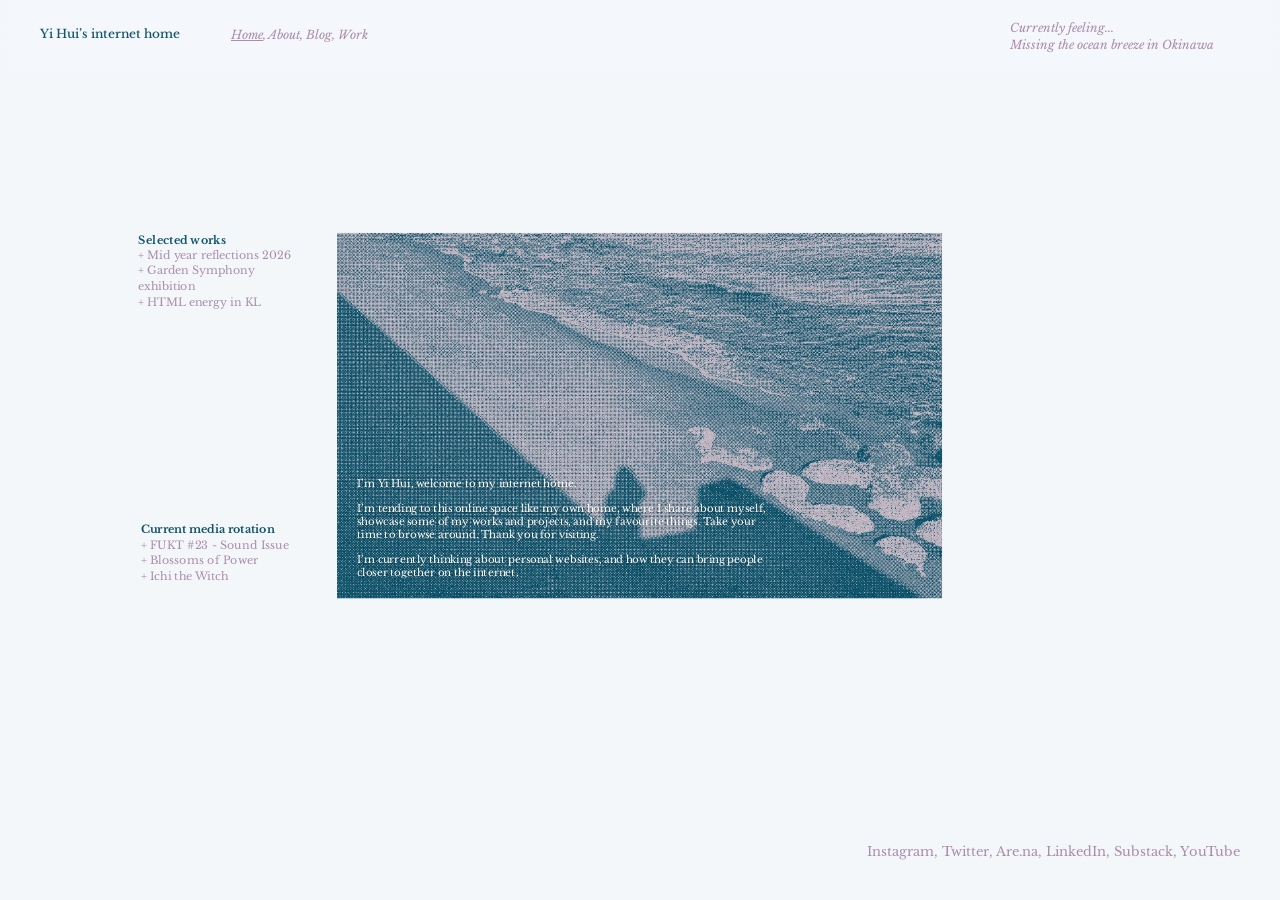
==== index.html @ 328a1677 "Update index.html bullet points" ====
<!DOCTYPE html>
<html lang="en">
<head>
<meta charset="UTF-8">
<meta name="viewport" content="width=device-width, initial-scale=1, viewport-fit=cover">
<title>Yi Hui's internet home</title>
<link rel="icon" href="data:,">
<link rel="preconnect" href="https://fonts.googleapis.com">
<link rel="preconnect" href="https://fonts.gstatic.com" crossorigin>
<link href="https://fonts.googleapis.com/css2?family=Libre+Baskerville:ital,wght@0,400;0,700;1,400;1,700&display=swap" rel="stylesheet">
<link rel="stylesheet" href="assets/css/site.css">
<style>
  :root {
    box-sizing: border-box;
    padding-top: env(safe-area-inset-top, 0px);
    padding-bottom: env(safe-area-inset-bottom, 0px);
    --ink: #12566d;
    --lav: #aa8dab;
    --lav-dim: rgba(170,141,171,0.6);
    --paper: #f4f7fa;
  }
  html { scroll-padding-top: env(safe-area-inset-top, 0px); }
  *, *::before, *::after { box-sizing: border-box; }

  body {
    margin: 0;
    background: var(--paper);
    color: var(--ink);
    font-family: 'Libre Baskerville', Georgia, 'Times New Roman', serif;
    -webkit-font-smoothing: antialiased;
    overflow-x: hidden;
  }

  /* ---------- Ambient looping video background (35% opacity) ---------- */
  .bg-video-wrap {
    position: fixed;
    inset: 0;
    z-index: 0;
    overflow: hidden;
    background: var(--paper);
  }
  .bg-video-wrap video {
    position: absolute;
    top: 50%; left: 50%;
    min-width: 100%; min-height: 100%;
    width: auto; height: auto;
    transform: translate(-50%, -50%);
    object-fit: cover;
    opacity: 0.30;
  }

  /* ---------- Full-screen ambient photo, revealed on middle-photo hover ---------- */
  .ambient-fullscreen {
    position: fixed;
    inset: 0;
    z-index: 1;
    opacity: 0;
    transition: opacity 0.6s ease;
    pointer-events: none;
  }
  .ambient-fullscreen img {
    width: 100%;
    height: 100%;
    object-fit: cover;
    display: block;
    filter: brightness(0.45) saturate(1.05);
  }
  html.photo-hover-active .ambient-fullscreen { opacity: 1; }




  /* ---------- Scale stage: the canvas is a fixed 1512x982 design,
       scaled as a single unit to fit whatever screen it's on, so
       every proportion matches the Figma file regardless of screen
       size — never enlarged past its true 1:1 size, and always fit
       to both width AND height so nothing needs scrolling. ---------- */
  .stage-wrap {
    position: relative;
    z-index: 2;
    width: 100%;
    overflow: hidden;
  }
  .canvas {
    position: absolute;
    left: 50%;
    top: 0;
    margin-left: -756px; /* half of 1512px design width, for centering */
    width: 1512px;
    height: 982px;
    transform-origin: top center;
  }

  /* ---------- Sidebar text blocks (heights match the Figma text-box
       heights exactly, so spacing stays tight and content stays
       vertically bounded within the photo's top/bottom edges) ---------- */
  .block { position: absolute; font-size: 13px; line-height: 1.4; transition: opacity 0.4s ease; overflow: hidden; }
  .block h3 { margin: 0; font-weight: 700; font-size: inherit; line-height: inherit; color: var(--ink); }
  .block ul { list-style: none; margin: 0; padding: 0; }
  .block li { color: var(--lav); }
  .block a { color: inherit; text-decoration: none; transition: color 0.35s ease; }
  .block a:hover { color: var(--lav-dim); }

  .selected-works { left: 163px; top: 275px; width: 186px; height: 100px; }
  .media-rotation { left: 166px; top: auto; bottom: 275px; width: 183px; height: 90px; }

  /* ---------- Center photo ---------- */
  .photo-stage {
    position: absolute;
    left: 398px; top: 275px;
    width: 715px; height: 432px;
    z-index: 2;
  }
  .photo-box {
    position: relative;
    width: 100%; height: 100%;
    overflow: hidden;
    cursor: pointer;
  }
  .photo-box img.main-photo {
    width: 100%; height: 100%;
    object-fit: cover;
    display: block;
  }

  /* text sits INSIDE the photo box, at the exact Figma coordinates,
     each with a hard height + overflow:hidden so it can never break
     past the edge of the photo. */
  .intro-text, .caption-text {
    position: absolute;
    color: #fff;
    z-index: 2;
    text-shadow: 0 1px 6px rgba(0,0,0,0.4);
    overflow: hidden;
  }
  .intro-text {
    left: 24px; top: 288px;
    width: 493px; height: 120px;
    font-size: 12px;
    line-height: 1.25;
    opacity: 1;
    transition: opacity 0.4s ease;
  }
  .caption-text {
    left: 28px; top: 344px;
    width: 488px; height: 60px;
    font-size: 12px;
    line-height: 1.3;
    opacity: 0;
    transform: translateY(6px);
    transition: opacity 0.5s ease, transform 0.5s ease;
    pointer-events: none;
  }
  .photo-stage.is-hovering .intro-text { opacity: 0; }
  .photo-stage.is-hovering .caption-text { opacity: 1; transform: translateY(0); }

  .intro-text p, .caption-text p { margin: 0; }

  /* ---------- Social row ---------- */
 .social-row {
    position: fixed;
    right: 40px; bottom: 40px;
    max-width: calc(100vw - 80px);
    text-align: right;
    font-size: 13px;
    color: var(--lav);
    z-index: 2;
    transition: opacity 0.4s ease;
  }
  .social-row a { color: inherit; text-decoration: none; transition: color 0.35s ease; }
  .social-row a:hover { color: var(--lav-dim); }


    /* ---------- Hide content when hovered ---------- */
  
  html.photo-hover-active .nav,
html.photo-hover-active .nav-bg-fill,
html.photo-hover-active .selected-works,
html.photo-hover-active .media-rotation,
html.photo-hover-active .social-row {
  opacity: 0;
  pointer-events: none;
}

  /* ---------- Mobile: nav stays visible (title + links), everything
       else flows in a simple single column. ---------- */
  body.is-mobile .stage-wrap { overflow: visible; }
  body.is-mobile .canvas {
    position: static !important;
    left: auto !important;
    margin-left: 0 !important;
    width: 100% !important;
    height: auto !important;
    transform: none !important;
    padding: 92px 6% 56px;
  }
  body.is-mobile .selected-works,
  body.is-mobile .media-rotation,
  body.is-mobile .photo-stage {
    position: static;
    width: 100%;
    height: auto;
    left: auto; top: auto;
    overflow: visible;
    line-height: 1.9;
  }
  body.is-mobile .social-row {
    position: relative;
    z-index: 2;
    width: 100%;
    height: auto;
    left: auto; top: auto; right: auto; bottom: auto;
    overflow: visible;
    line-height: 1.9;
    padding: 0 6%;
  }
  body.is-mobile .selected-works { margin-bottom: 32px; }
  /* Mobile: the box grows to fit the image AND the text below it
     (rather than a fixed height that only fit the image), so the
     caption isn't cut off or overlapping the next section. */
  body.is-mobile .photo-stage { height: auto; margin-bottom: 20px; }
  body.is-mobile .photo-box { overflow: visible; height: auto; }
  body.is-mobile .photo-box img.main-photo {
    position: static;
    width: 100%; height: 60vw; max-height: 420px;
    display: block;
  }
    body.is-mobile .intro-text {
    position: static;
    width: 100%; height: auto;
    font-size: 12px;
    line-height: 1.6;
    padding: 16px 0 0;
    color: var(--ink);
    text-shadow: none;
  }
  body.is-mobile .caption-text {
    position: static;
    display: none;
    opacity: 1;
    transform: none;
    width: 100%; height: auto;
    font-size: 12px;
    line-height: 1.6;
    padding: 16px 0 0;
    color: var(--ink);
    text-shadow: none;
    pointer-events: auto;
  }
  body.is-mobile .photo-stage.is-hovering .intro-text { display: none; }
  body.is-mobile .photo-stage.is-hovering .caption-text { display: block; }
  body.is-mobile .media-rotation { margin-bottom: 32px; }
  body.is-mobile .social-row { display: block; text-align: left; }

  @media (prefers-reduced-motion: reduce) {
    * { transition-duration: 0.01ms !important; }
  }
</style>
</head>
<body>

  <div class="bg-video-wrap">
    <video autoplay muted loop playsinline>
      <source src="assets/videos/IMG_9711.mp4" type="video/mp4">
    </video>
  </div>

  <div class="ambient-fullscreen" id="ambientFullscreen">
    <img src="assets/images/YH-header.png" alt="">
  </div>

   <script src="assets/js/nav.js"></script>

  <div class="stage-wrap" id="stageWrap">
    <div class="canvas" id="canvas">
      

      

      <div class="block selected-works">
        <h3>Selected works</h3>
        <ul>
          <li><a href="https://yihuiwrites.substack.com/p/mid-year-reflections-for-2026"> + Mid year reflections 2026</a></li>
          <li><a href="https://www.instagram.com/gentle.cosmos/"> + Garden Symphony exhibition</a></li>
          <li><a href="https://htmlday-kl.neocities.org/"> + HTML energy in KL</a></li>
        </ul>
      </div>

      <div class="block media-rotation">
        <h3>Current media rotation</h3>
        <ul>
          <li><a href="https://www.fuktmagazine.com/shop/23"> + FUKT #23 - Sound Issue</a></li>
          <li><a href="https://mydramalist.com/769787-dong-feng-xin"> + Blossoms of Power</a></li>
          <li><a href="https://ichi-the-witch.fandom.com/wiki/Ichi_the_Witch"> + Ichi the Witch</a></li>
        </ul>
      </div>

      <div class="photo-stage" id="photoStage">
        <div class="photo-box">
          <img class="main-photo" src="assets/images/YH-header.png" alt="Coastline at Ibusuki, Kyushu">
          <div class="intro-text">
            <p>I&rsquo;m Yi Hui, welcome to my internet home.</p>
            <p>&nbsp;</p>
            <p>I&rsquo;m tending to this online space like my own home, where I share about myself, showcase some of my works and projects, and my favourite things. Take your time to browse around. Thank you for visiting.</p>
            <p>&nbsp;</p>
            <p>I&rsquo;m currently thinking about personal websites, and how they can bring people closer together on the internet.</p>
          </div>
          <div class="caption-text">
            <p>This photo was taken in March 2026, at the coast of Ibusuki, southwest of Japan on the island of Kyushu.</p>
            <p>&nbsp;</p>
            <p>I felt an inexplicable joy running by the sea, forever etched in my memory.</p>
          </div>
        </div>
      </div>

      
    </div>
  </div>

    <script src="assets/js/footer.js"></script>

<script>
(function () {
  var stageWrap = document.getElementById('stageWrap');
  var canvas = document.getElementById('canvas');
  var navBgFill = document.getElementById('navBgFill');
  var body = document.body;
  var DESIGN_W = 1512;
  var DESIGN_H = 982;
  var NAV_H = 72;
  var MOBILE_BREAKPOINT = 720;

  function applyScale() {
    var vw = window.innerWidth;
    var vh = window.innerHeight;
    if (vw <= MOBILE_BREAKPOINT) {
      body.classList.add('is-mobile');
      stageWrap.style.height = 'auto';
      return;
    }
    body.classList.remove('is-mobile');
    // Never enlarge past the design's true 1:1 size, and always fit
    // the full height too, so nothing requires scrolling on landing.
    var scale = Math.min(vw / DESIGN_W, vh / DESIGN_H, 1);
    canvas.style.transform = 'scale(' + scale + ')';
    stageWrap.style.height = (DESIGN_H * scale) + 'px';
  }

  window.addEventListener('resize', applyScale);
  applyScale();
})();

(function () {
  var feelingTrigger = document.getElementById('feelingTrigger');
  var feelingPhoto = document.getElementById('feelingPhoto');

  feelingTrigger.addEventListener('mouseenter', function () {
    feelingPhoto.classList.add('is-visible');
  });
  feelingTrigger.addEventListener('mouseleave', function () {
    feelingPhoto.classList.remove('is-visible');
  });
  feelingTrigger.addEventListener('touchstart', function (e) {
    e.preventDefault();
    feelingPhoto.classList.toggle('is-visible');
  }, { passive: false });
})();

(function () {
  var stage = document.getElementById('photoStage');
  var html = document.documentElement;
  var hoverTimer = null;

  stage.addEventListener('mouseenter', function () {
    if (document.body.classList.contains('is-mobile')) return;
    clearTimeout(hoverTimer);
    hoverTimer = setTimeout(function () {
      stage.classList.add('is-hovering');
      html.classList.add('photo-hover-active');
    }, 300); // 0.3s delay before overlay appears
  });

  stage.addEventListener('mouseleave', function () {
    if (document.body.classList.contains('is-mobile')) return;
    clearTimeout(hoverTimer);
    stage.classList.remove('is-hovering');
    html.classList.remove('photo-hover-active');
  });

stage.addEventListener('touchstart', function (e) {
  e.preventDefault();
  stage.classList.toggle('is-hovering');
}, { passive: false });
})();
</script>
</body>
</html>
---- assets/css/site.css ----
:root {
  --ink: #12566d;
  --lav: #aa8dab;
  --lav-dim: rgba(170,141,171,0.6);
  --nav-bg: rgba(242,249,255,0.2);
  --feeling-right: 40px;
}

.nav-bg-fill {
  position: fixed;
  top: 0; left: 0;
  width: 100%;
  height: 72px;
  z-index: 3;
  background: var(--nav-bg);
  -webkit-backdrop-filter: blur(24px);
  backdrop-filter: blur(24px);
}
body.is-mobile .nav-bg-fill { display: none; }

body.is-mobile .nav {
  position: relative;
  z-index: 3;
  width: auto;
  height: auto;
  padding: 24px 6% 10px;
}

body.is-mobile .nav-title {
  position: static;
  font-size: 12px;
  display: block;
  margin-bottom: 6px;
}
body.is-mobile .nav-links {
  position: static;
  font-size: 12px;
  white-space: normal;
  display: block;
}
body.is-mobile .nav-feeling { display: none; }
body.is-mobile .feeling-photo { display: none; }

.nav {
  position: fixed;
  top: 0; left: 0;
  width: 100%;
  height: 72px;
  z-index: 4;
  transition: opacity 0.4s ease;
}
.nav-title {
  position: absolute;
  left: 40px; top: 25px;
  font-weight: 500;
  font-size: 12px;
  line-height: 17px;
  color: var(--ink);
  white-space: nowrap;
}
.nav-links {
  position: absolute;
  left: 231px; top: 27px;
  font-style: italic;
  font-size: 12px;
  line-height: 15px;
  color: var(--lav);
  white-space: nowrap;
}
.nav-links a { color: inherit; text-decoration: none; }
.nav-links a:hover { color: var(--ink); }
.nav-links a.current { text-decoration: underline; text-decoration-skip-ink: none; }
.nav-feeling {
  position: absolute;
  right: var(--feeling-right); top: 19px;
  width: 230px;
  text-align: left;
  font-style: italic;
  font-size: 12px;
  line-height: 17px;
  color: var(--lav);
  cursor: default;
  transition: color .35s ease;
}
.nav-feeling:hover { color: var(--lav-dim); }
.nav-feeling p { margin: 0; }

.feeling-photo {
  position: fixed;
  right: var(--feeling-right); top: 60px;
  width: 322px; height: 429px;
  opacity: 0;
  transform: translateY(6px);
  transition: opacity .5s ease, transform .5s ease;
  pointer-events: none;
  overflow: hidden;
  z-index: 5;
}
.feeling-photo img { width: 100%; height: 100%; object-fit: cover; display: block; }
.feeling-photo.is-visible { opacity: 1; transform: translateY(0); pointer-events: auto; }

.social-row {
  font-size: 13px;
  color: var(--lav);
}
.social-row a { color: inherit; text-decoration: none; transition: color 0.35s ease; }
.social-row a:hover { color: var(--lav-dim); }

body.is-mobile .nav-title { position: static; font-size: 12px; }
body.is-mobile .nav-links { position: static; font-size: 12px; white-space: normal; }
body.is-mobile .nav-feeling { display: none; }
body.is-mobile .feeling-photo { display: none; }

a { color: var(--ink); text-decoration: none; transition: color 0.3s ease; }
a:hover { color: var(--lav); }
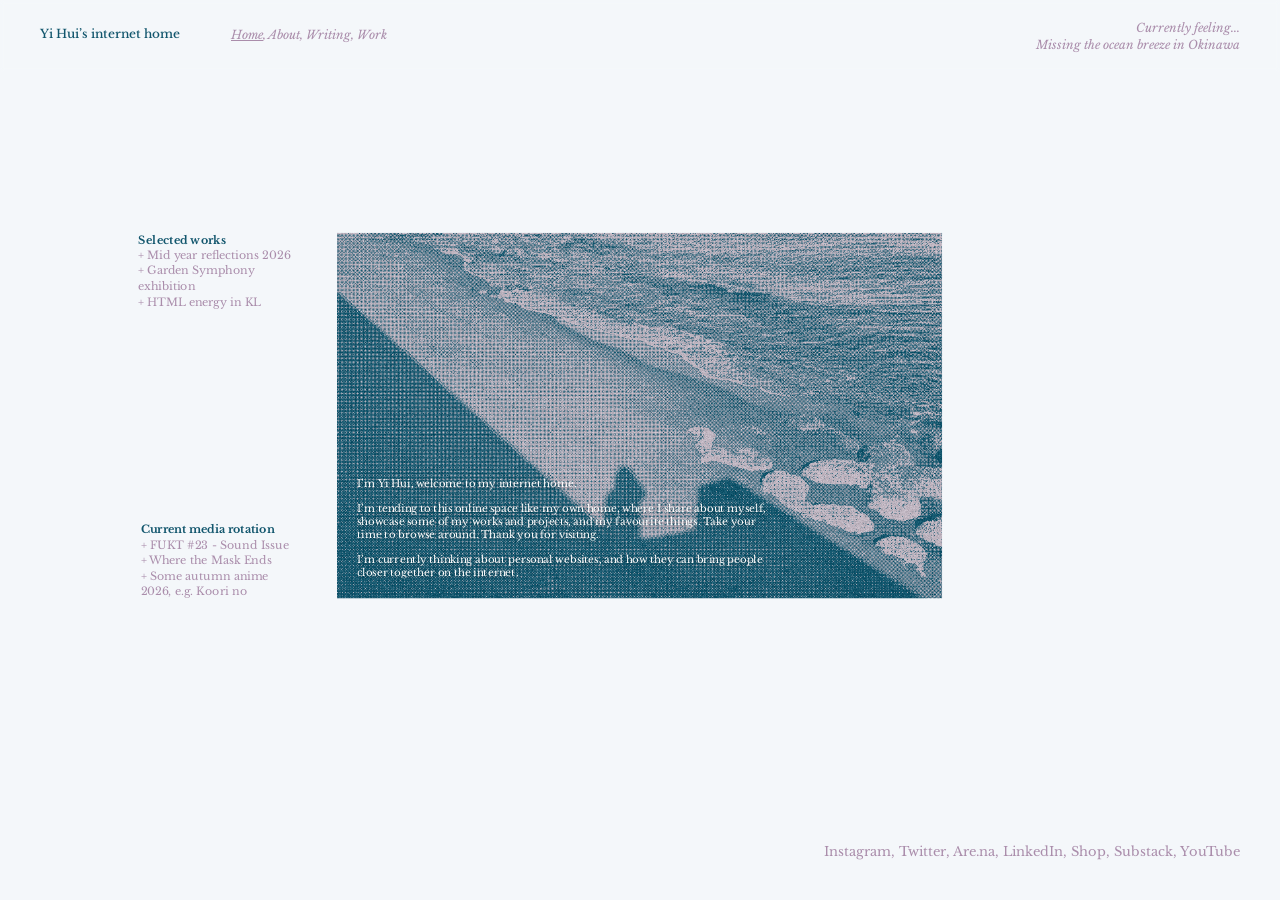
==== commit 20c217c5: "Update index.html media" ====
--- a/index.html
+++ b/index.html
@@ -290,8 +290,8 @@
         <h3>Current media rotation</h3>
         <ul>
           <li><a href="https://www.fuktmagazine.com/shop/23"> + FUKT #23 - Sound Issue</a></li>
-          <li><a href="https://mydramalist.com/769787-dong-feng-xin"> + Blossoms of Power</a></li>
-          <li><a href="https://ichi-the-witch.fandom.com/wiki/Ichi_the_Witch"> + Ichi the Witch</a></li>
+          <li><a href="https://mydramalist.com/769787-dong-feng-xin"> + Where the Mask Ends</a></li>
+          <li><a href="https://ichi-the-witch.fandom.com/wiki/Ichi_the_Witch"> + Some autumn anime 2026, e.g. Koori no Jouheki.</a></li>
         </ul>
       </div>
 
--- a/assets/css/site.css
+++ b/assets/css/site.css
@@ -2,7 +2,7 @@
   --ink: #12566d;
   --lav: #aa8dab;
   --lav-dim: rgba(170,141,171,0.6);
-  --nav-bg: rgba(242,249,255,0.2);
+  --nav-bg: rgba(242,249,255,0.1);
   --feeling-right: 40px;
 }
 
@@ -13,8 +13,8 @@
   height: 72px;
   z-index: 3;
   background: var(--nav-bg);
-  -webkit-backdrop-filter: blur(24px);
-  backdrop-filter: blur(24px);
+  -webkit-backdrop-filter: blur(2px);
+  backdrop-filter: blur(2px);
 }
 body.is-mobile .nav-bg-fill { display: none; }
 
@@ -74,7 +74,7 @@
   position: absolute;
   right: var(--feeling-right); top: 19px;
   width: 230px;
-  text-align: left;
+  text-align: right;
   font-style: italic;
   font-size: 12px;
   line-height: 17px;
@@ -100,7 +100,7 @@
 .feeling-photo.is-visible { opacity: 1; transform: translateY(0); pointer-events: auto; }
 
 .social-row {
-  font-size: 13px;
+  font-size: 12px;
   color: var(--lav);
 }
 .social-row a { color: inherit; text-decoration: none; transition: color 0.35s ease; }
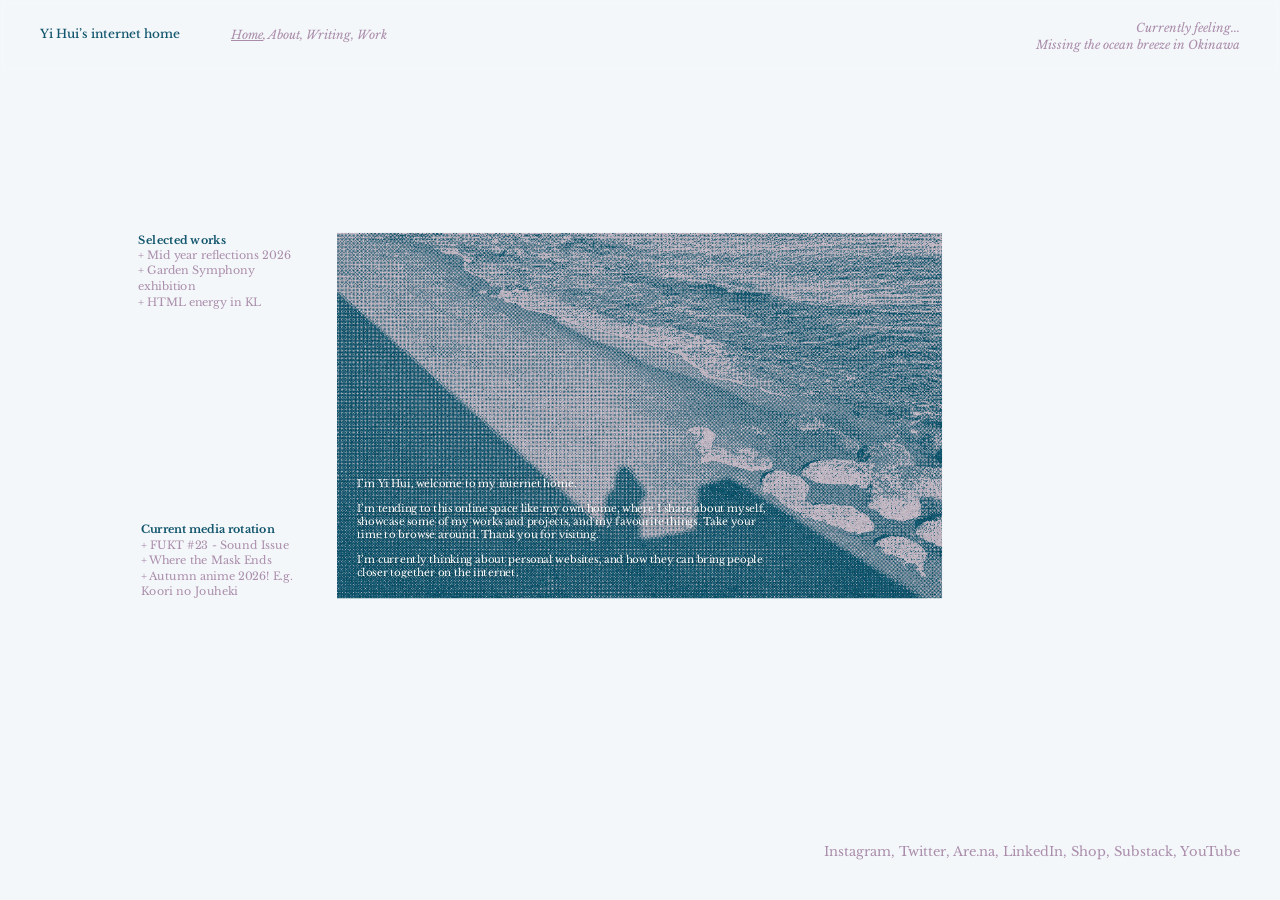
==== commit 75cd899b: "Update index.html" ====
--- a/index.html
+++ b/index.html
@@ -290,8 +290,8 @@
         <h3>Current media rotation</h3>
         <ul>
           <li><a href="https://www.fuktmagazine.com/shop/23"> + FUKT #23 - Sound Issue</a></li>
-          <li><a href="https://mydramalist.com/769787-dong-feng-xin"> + Where the Mask Ends</a></li>
-          <li><a href="https://ichi-the-witch.fandom.com/wiki/Ichi_the_Witch"> + Some autumn anime 2026, e.g. Koori no Jouheki.</a></li>
+          <li><a href="https://mydramalist.com/760859-jia-jin-chai"> + Where the Mask Ends</a></li>
+          <li><a href="https://www.livechart.me/fall-2026/tv"> + Autumn anime 2026! E.g. Koori no Jouheki</a></li>
         </ul>
       </div>
 
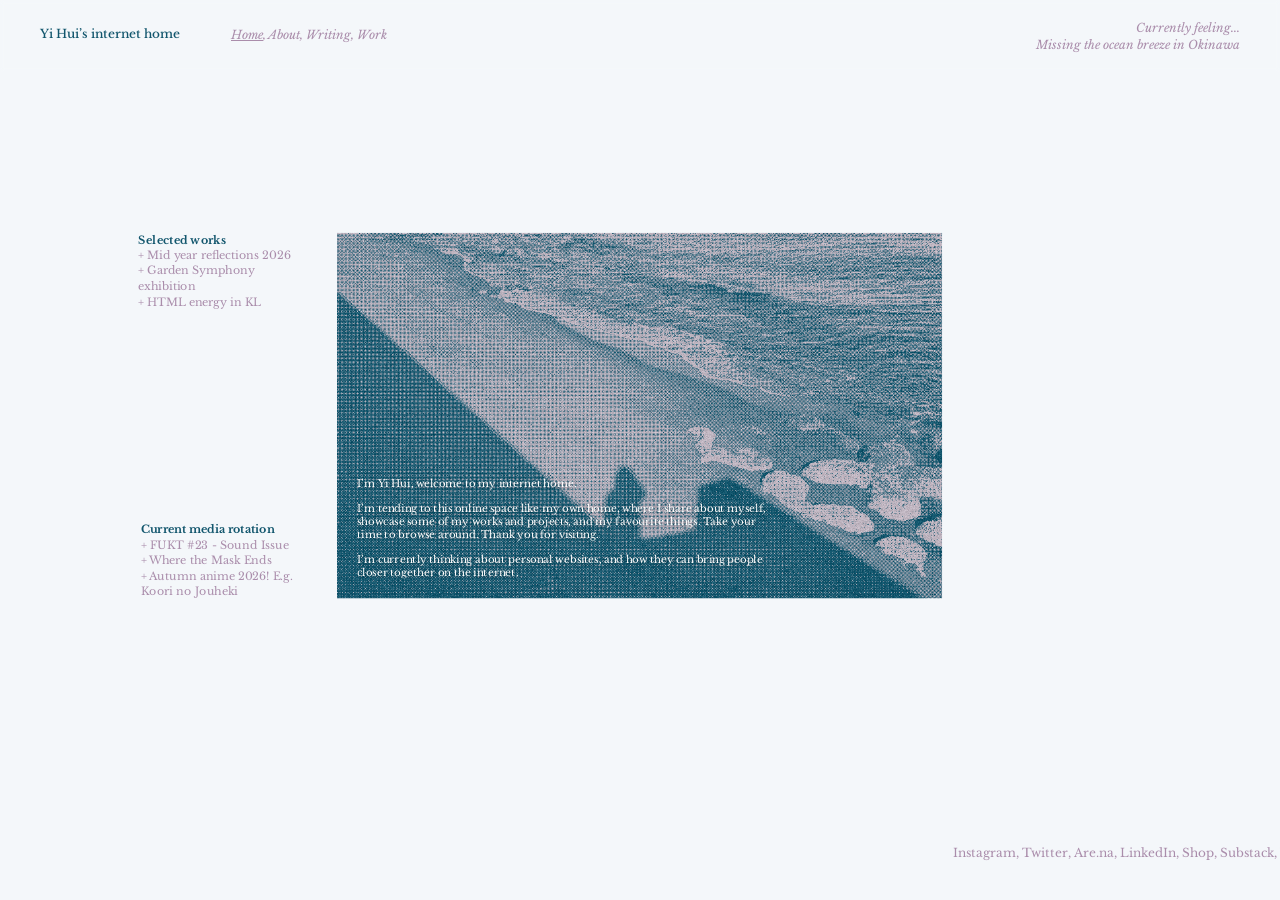
==== commit fa00a09a: "Update index.html social row" ====
--- a/index.html
+++ b/index.html
@@ -157,18 +157,15 @@
   .intro-text p, .caption-text p { margin: 0; }
 
   /* ---------- Social row ---------- */
- .social-row {
-    position: fixed;
-    right: 40px; bottom: 40px;
-    max-width: calc(100vw - 80px);
-    text-align: right;
-    font-size: 13px;
-    color: var(--lav);
-    z-index: 2;
-    transition: opacity 0.4s ease;
-  }
-  .social-row a { color: inherit; text-decoration: none; transition: color 0.35s ease; }
-  .social-row a:hover { color: var(--lav-dim); }
+.social-row {
+  position: fixed;
+  right: 40px; bottom: 40px;
+  width: 287px;
+  text-align: right;
+  white-space: nowrap;
+  z-index: 2;
+  transition: opacity 0.4s ease;
+}
 
 
     /* ---------- Hide content when hovered ---------- */
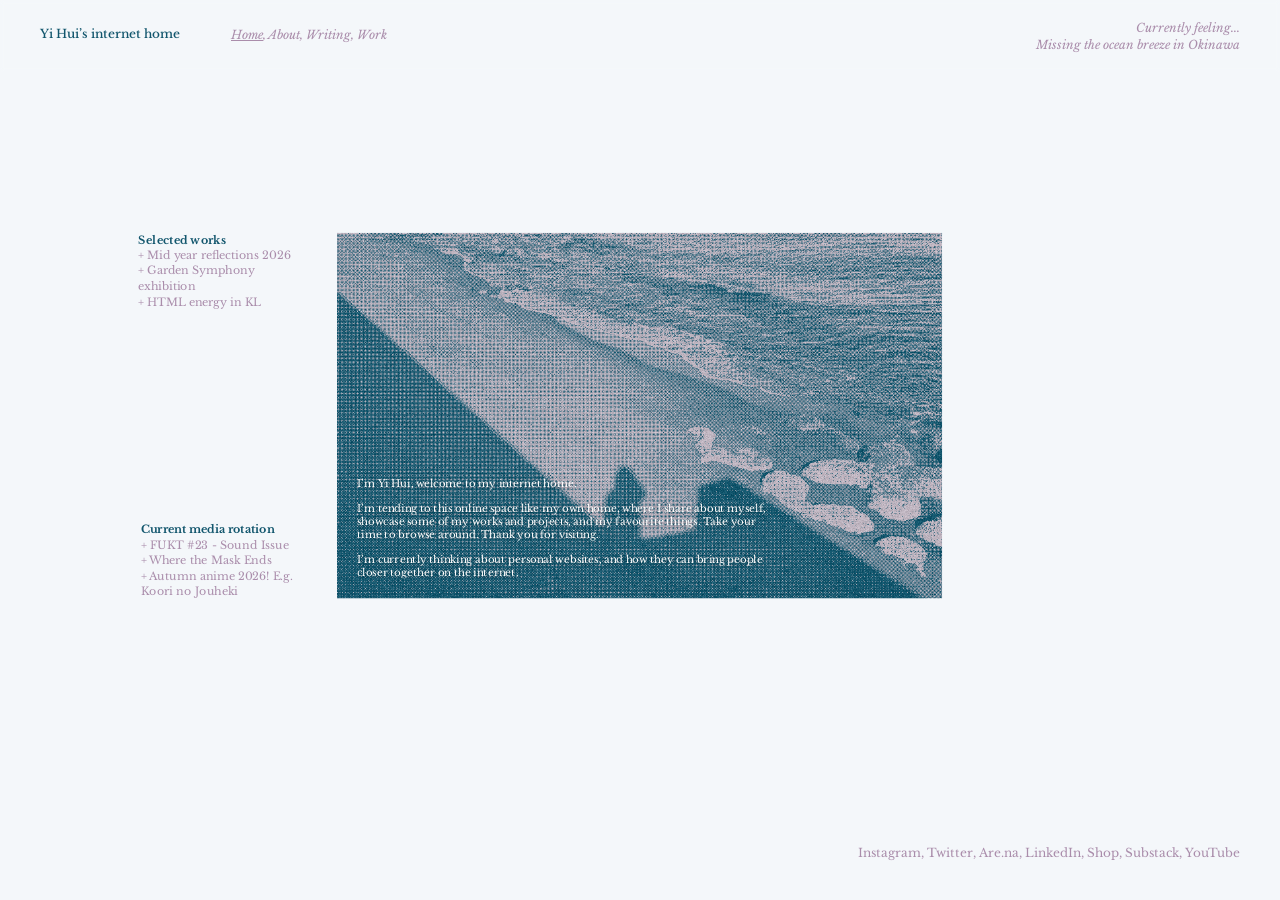
==== commit 11e81a9f: "Update index.html social row width" ====
--- a/index.html
+++ b/index.html
@@ -160,7 +160,6 @@
 .social-row {
   position: fixed;
   right: 40px; bottom: 40px;
-  width: 287px;
   text-align: right;
   white-space: nowrap;
   z-index: 2;
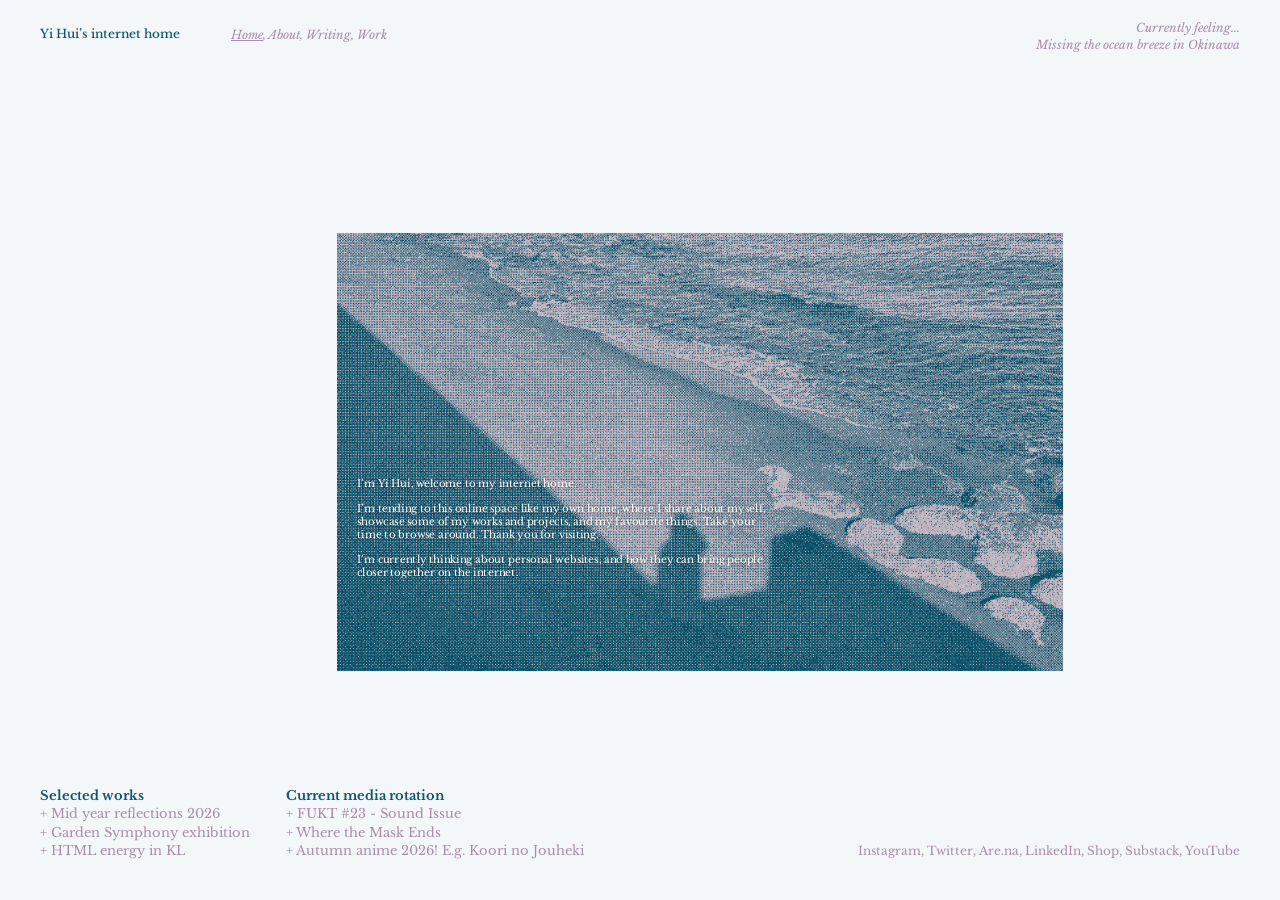
==== commit 7473f344: "Update index.html moving listed texts down, increase image a bit 1.2x" ====
--- a/index.html
+++ b/index.html
@@ -46,7 +46,7 @@
     width: auto; height: auto;
     transform: translate(-50%, -50%);
     object-fit: cover;
-    opacity: 0.30;
+    opacity: 0.20;
   }
 
   /* ---------- Full-screen ambient photo, revealed on middle-photo hover ---------- */
@@ -101,14 +101,26 @@
   .block a { color: inherit; text-decoration: none; transition: color 0.35s ease; }
   .block a:hover { color: var(--lav-dim); }
 
-  .selected-works { left: 163px; top: 275px; width: 186px; height: 100px; }
-  .media-rotation { left: 166px; top: auto; bottom: 275px; width: 183px; height: 90px; }
+ /* Pinned bottom-left on the same bottom line as the social row, so the
+   LAST item of each list lines up with the footer links no matter how
+   many items a list has. */
+.selected-works,
+.media-rotation {
+  position: fixed;
+  bottom: 40px;       /* same as .social-row */
+  height: auto;       /* grows with the list */
+  overflow: visible;
+  white-space: nowrap;
+  z-index: 2;
+}
+.selected-works { left: 40px; }    /* same left edge as "Yi Hui's internet home" */
+.media-rotation { left: 286px; }   /* from your Figma */
 
   /* ---------- Center photo ---------- */
   .photo-stage {
     position: absolute;
     left: 398px; top: 275px;
-    width: 715px; height: 432px;
+    width: 858px; height: 518px;
     z-index: 2;
   }
   .photo-box {
@@ -160,6 +172,7 @@
 .social-row {
   position: fixed;
   right: 40px; bottom: 40px;
+  line-height: 1.4;    
   text-align: right;
   white-space: nowrap;
   z-index: 2;
@@ -196,9 +209,14 @@
     position: static;
     width: 100%;
     height: auto;
-    left: auto; top: auto;
+    left: auto; top: auto; bottom: auto;
     overflow: visible;
     line-height: 1.9;
+  }
+  body.is-mobile .selected-works,
+body.is-mobile .media-rotation {
+  padding: 0 6%;
+  white-space: normal;
   }
   body.is-mobile .social-row {
     position: relative;
@@ -269,27 +287,6 @@
 
   <div class="stage-wrap" id="stageWrap">
     <div class="canvas" id="canvas">
-      
-
-      
-
-      <div class="block selected-works">
-        <h3>Selected works</h3>
-        <ul>
-          <li><a href="https://yihuiwrites.substack.com/p/mid-year-reflections-for-2026"> + Mid year reflections 2026</a></li>
-          <li><a href="https://www.instagram.com/gentle.cosmos/"> + Garden Symphony exhibition</a></li>
-          <li><a href="https://htmlday-kl.neocities.org/"> + HTML energy in KL</a></li>
-        </ul>
-      </div>
-
-      <div class="block media-rotation">
-        <h3>Current media rotation</h3>
-        <ul>
-          <li><a href="https://www.fuktmagazine.com/shop/23"> + FUKT #23 - Sound Issue</a></li>
-          <li><a href="https://mydramalist.com/760859-jia-jin-chai"> + Where the Mask Ends</a></li>
-          <li><a href="https://www.livechart.me/fall-2026/tv"> + Autumn anime 2026! E.g. Koori no Jouheki</a></li>
-        </ul>
-      </div>
 
       <div class="photo-stage" id="photoStage">
         <div class="photo-box">
@@ -309,8 +306,27 @@
         </div>
       </div>
 
-      
     </div>
+  </div>
+
+  <!-- Moved OUTSIDE the scaled canvas so they pin to the bottom of the
+       window on the same line as the social row. -->
+  <div class="block selected-works">
+    <h3>Selected works</h3>
+    <ul>
+      <li><a href="https://yihuiwrites.substack.com/p/mid-year-reflections-for-2026"> + Mid year reflections 2026</a></li>
+      <li><a href="https://www.instagram.com/gentle.cosmos/"> + Garden Symphony exhibition</a></li>
+      <li><a href="https://htmlday-kl.neocities.org/"> + HTML energy in KL</a></li>
+    </ul>
+  </div>
+
+  <div class="block media-rotation">
+    <h3>Current media rotation</h3>
+    <ul>
+      <li><a href="https://www.fuktmagazine.com/shop/23"> + FUKT #23 - Sound Issue</a></li>
+      <li><a href="https://mydramalist.com/760859-jia-jin-chai"> + Where the Mask Ends</a></li>
+      <li><a href="https://www.livechart.me/fall-2026/tv"> + Autumn anime 2026! E.g. Koori no Jouheki</a></li>
+    </ul>
   </div>
 
     <script src="assets/js/footer.js"></script>
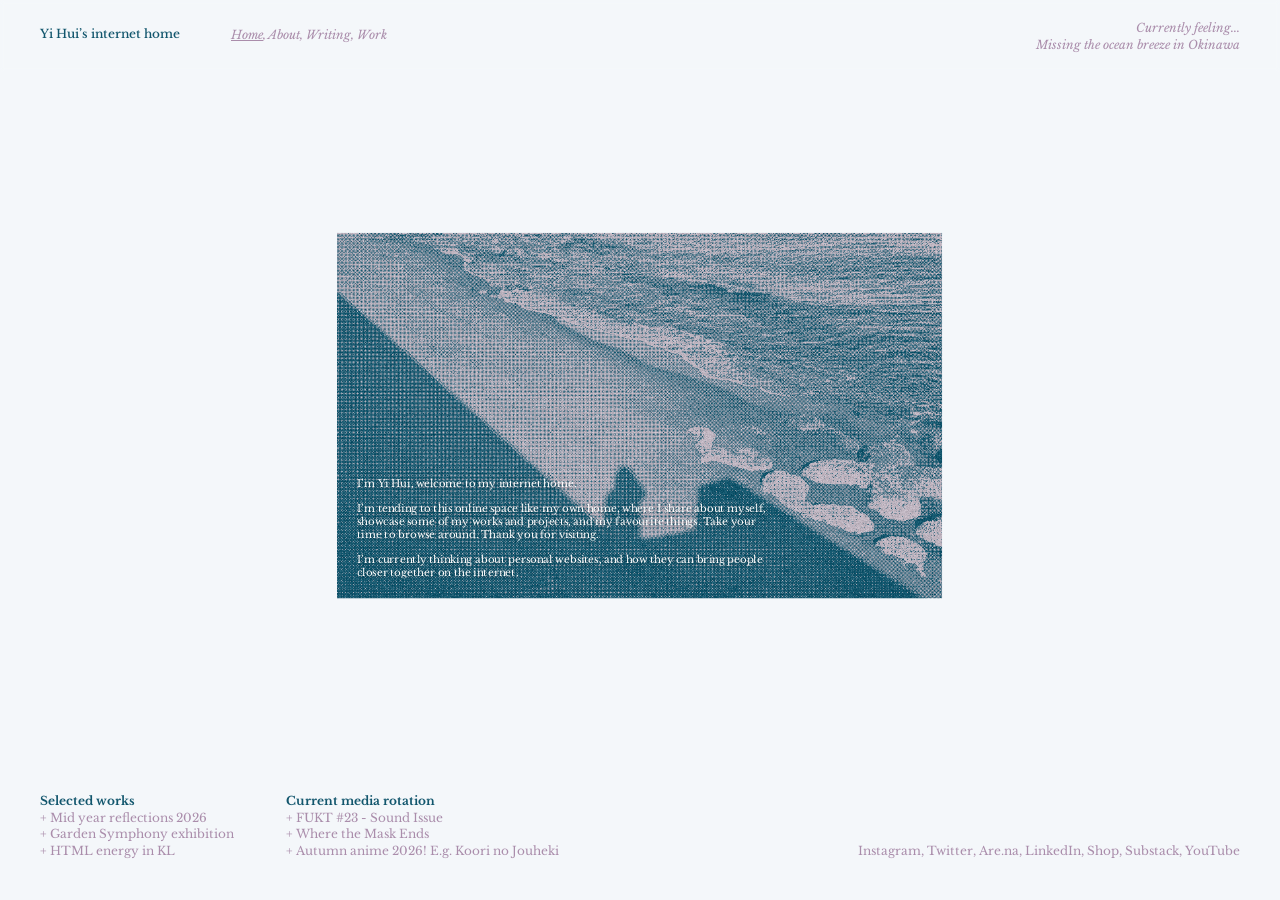
==== commit 655bc1c3: "Update index.html image go back to original size, decrease font size again" ====
--- a/index.html
+++ b/index.html
@@ -94,7 +94,7 @@
   /* ---------- Sidebar text blocks (heights match the Figma text-box
        heights exactly, so spacing stays tight and content stays
        vertically bounded within the photo's top/bottom edges) ---------- */
-  .block { position: absolute; font-size: 13px; line-height: 1.4; transition: opacity 0.4s ease; overflow: hidden; }
+  .block { position: absolute; font-size: 12px; line-height: 1.4; transition: opacity 0.4s ease; overflow: hidden; }
   .block h3 { margin: 0; font-weight: 700; font-size: inherit; line-height: inherit; color: var(--ink); }
   .block ul { list-style: none; margin: 0; padding: 0; }
   .block li { color: var(--lav); }
@@ -120,7 +120,7 @@
   .photo-stage {
     position: absolute;
     left: 398px; top: 275px;
-    width: 858px; height: 518px;
+    width: 715px; height: 432px;
     z-index: 2;
   }
   .photo-box {
